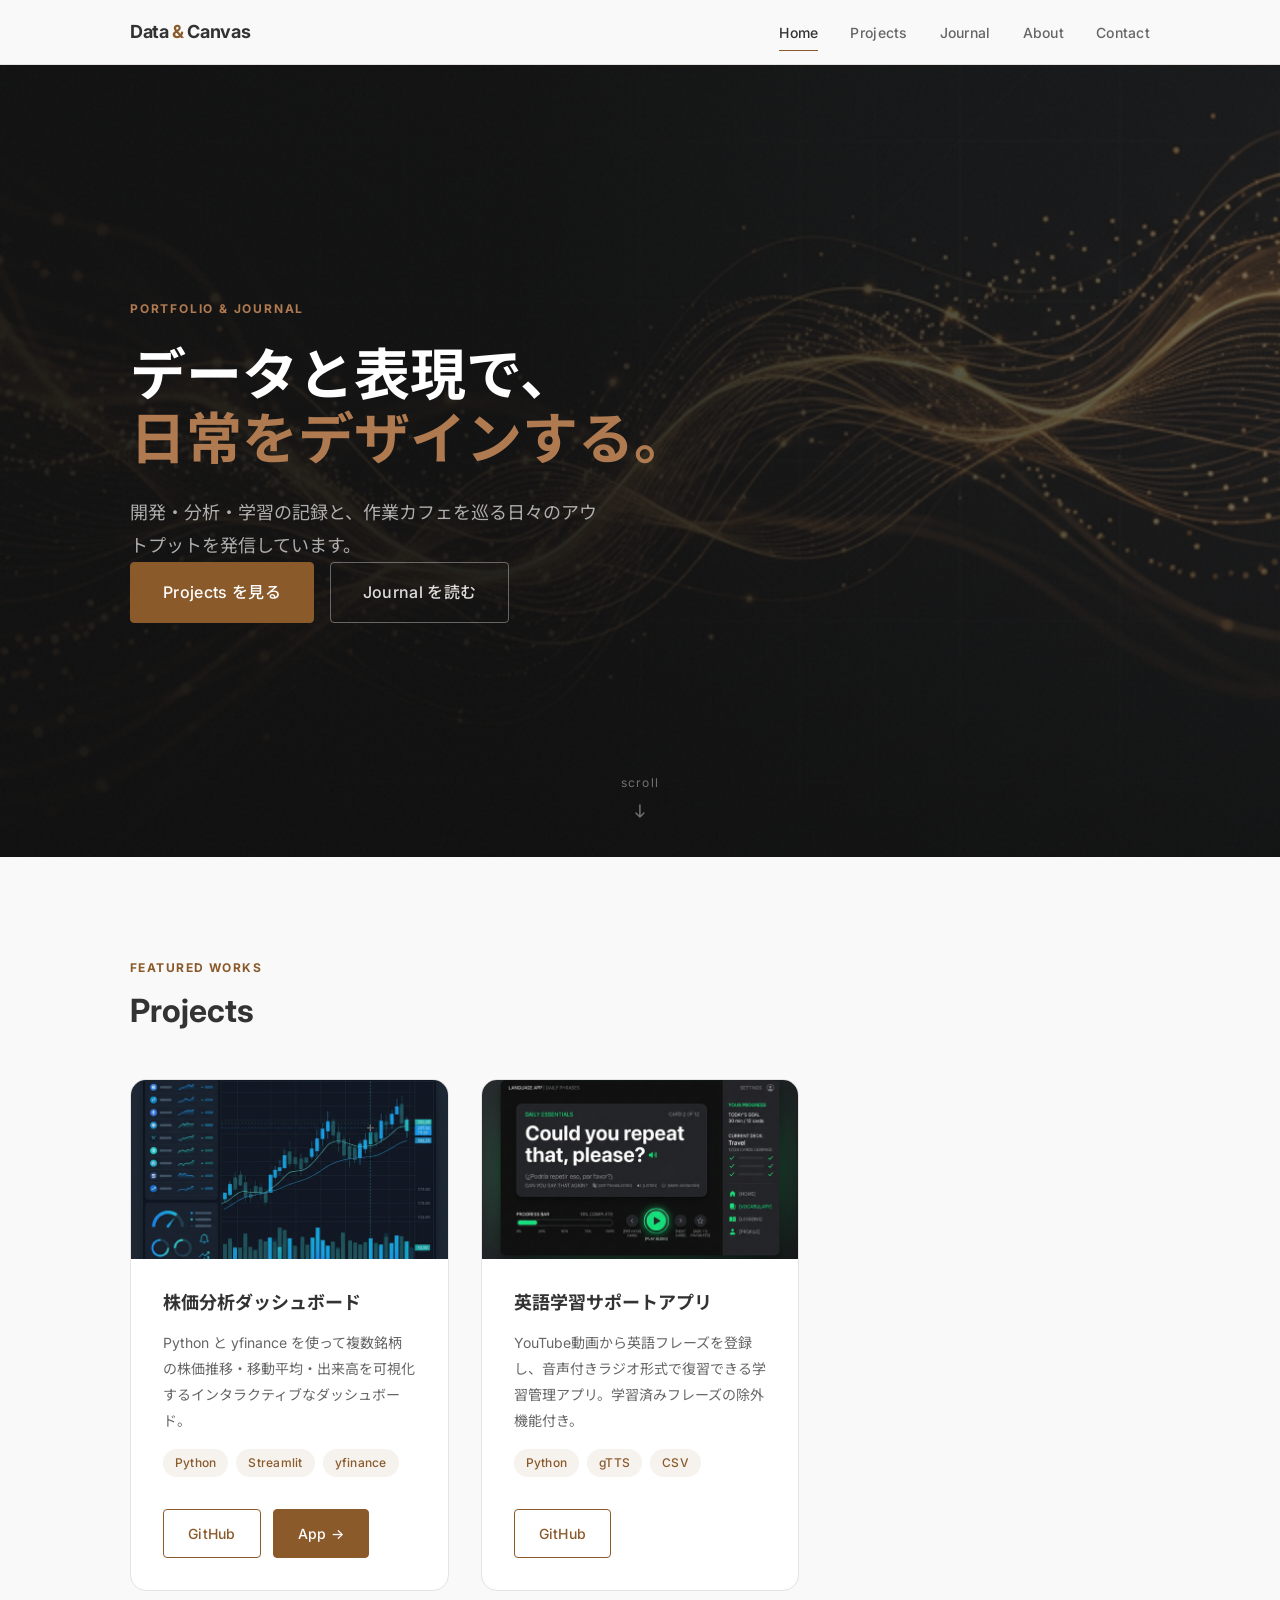
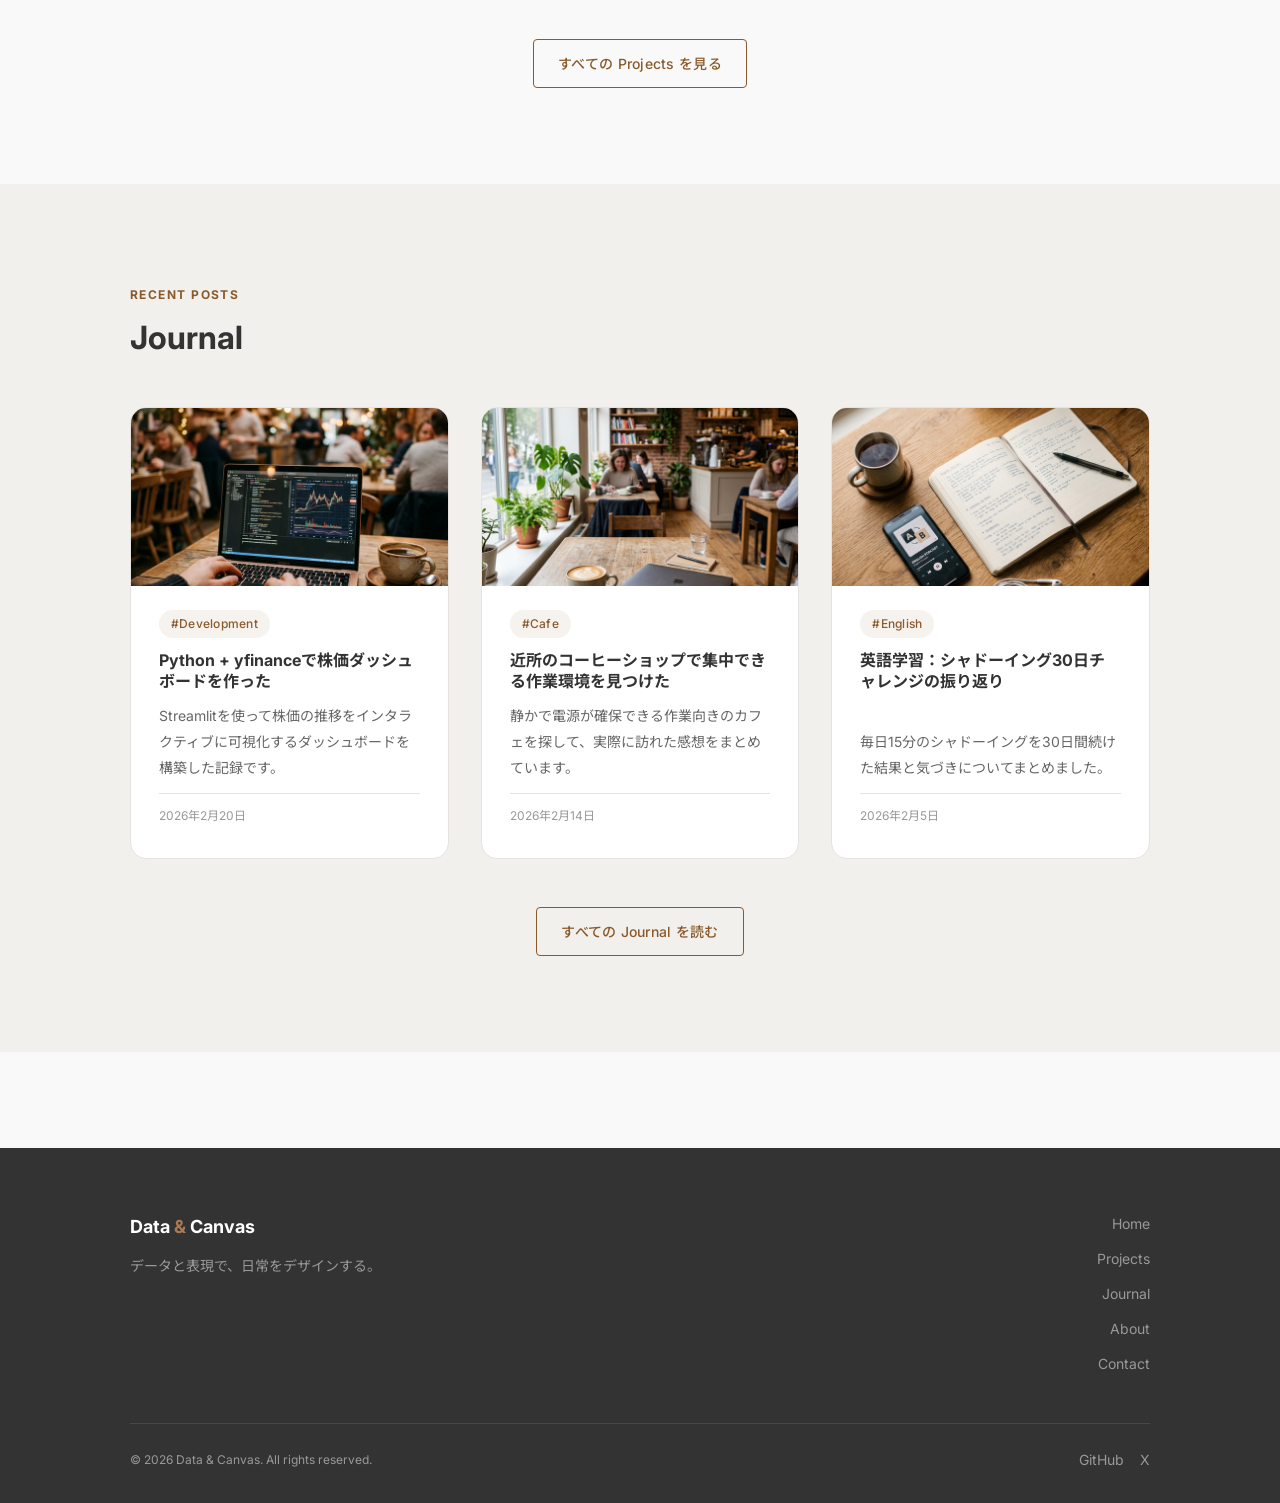
==== index.html @ 5d2b6632 "Initial commit: Data & Canvas portfolio site" ====
<!DOCTYPE html>
<html lang="ja">
<head>
  <meta charset="UTF-8">
  <meta name="viewport" content="width=device-width, initial-scale=1.0">
  <title>Data & Canvas — Portfolio & Journal</title>
  <meta name="description" content="開発・分析ツールのポートフォリオと日々の学習・ライフスタイルを発信するサイトです。">
  <meta property="og:title" content="Data & Canvas">
  <meta property="og:description" content="開発・分析ツールのポートフォリオと日々の学習・ライフスタイルを発信するサイトです。">
  <meta property="og:type" content="website">
  <link rel="stylesheet" href="css/variables.css">
  <link rel="stylesheet" href="css/base.css">
  <link rel="stylesheet" href="css/layout.css">
  <link rel="stylesheet" href="css/components.css">
  <link rel="stylesheet" href="css/pages/home.css">
</head>
<body>

  <!-- ===== Header ===== -->
  <header class="site-header">
    <div class="container">
      <a href="index.html" class="site-logo">Data <span>&</span> Canvas</a>
      <button class="nav-toggle" id="nav-toggle" aria-label="メニューを開く" aria-expanded="false">
        <span></span><span></span><span></span>
      </button>
      <nav aria-label="メインナビゲーション">
        <ul class="nav-list" id="nav-list">
          <li><a href="index.html">Home</a></li>
          <li><a href="projects.html">Projects</a></li>
          <li><a href="journal.html">Journal</a></li>
          <li><a href="about.html">About</a></li>
          <li><a href="contact.html">Contact</a></li>
        </ul>
      </nav>
    </div>
  </header>

  <!-- ===== Hero ===== -->
  <section class="hero" aria-label="ヒーロー">
    <div class="hero__bg"></div>
    <div class="hero__overlay"></div>
    <div class="hero__noise"></div>
    <div class="container">
      <p class="hero__eyebrow">Portfolio & Journal</p>
      <h1 class="hero__title">
        データと表現で、<br>
        <em>日常をデザインする。</em>
      </h1>
      <p class="hero__desc">
        開発・分析・学習の記録と、作業カフェを巡る日々のアウトプットを発信しています。
      </p>
      <div class="hero__actions">
        <a href="projects.html" class="btn btn-primary">Projects を見る</a>
        <a href="journal.html" class="btn btn-outline">Journal を読む</a>
      </div>
    </div>
    <div class="hero__scroll" aria-hidden="true">
      <span>scroll</span>
      <svg width="16" height="24" viewBox="0 0 16 24" fill="none">
        <path d="M8 4v12M4 12l4 4 4-4" stroke="currentColor" stroke-width="1.5" stroke-linecap="round" stroke-linejoin="round"/>
      </svg>
    </div>
  </section>

  <!-- ===== Projects Pickup ===== -->
  <section class="home-projects">
    <div class="container">
      <div class="section-heading fade-in">
        <span class="section-label">Featured Works</span>
        <h2 class="section-title">Projects</h2>
      </div>
      <div class="card-grid">
        <!-- Card 1 -->
        <article class="project-card fade-in">
          <img
            class="project-card__image"
            src="images/project_stocks.png"
            alt="株価分析ダッシュボード"
            loading="lazy"
          >
          <div class="project-card__body">
            <h3 class="project-card__title">株価分析ダッシュボード</h3>
            <p class="project-card__desc">Python と yfinance を使って複数銘柄の株価推移・移動平均・出来高を可視化するインタラクティブなダッシュボード。</p>
            <div class="project-card__tags">
              <span class="tag">Python</span>
              <span class="tag">Streamlit</span>
              <span class="tag">yfinance</span>
            </div>
            <div class="project-card__links">
              <a href="#" class="btn btn-outline" target="_blank" rel="noopener">GitHub</a>
              <a href="#" class="btn btn-primary" target="_blank" rel="noopener">App →</a>
            </div>
          </div>
        </article>
        <!-- Card 2 -->
        <article class="project-card fade-in">
          <img
            class="project-card__image"
            src="images/project_english.png"
            alt="英語学習サポートアプリ"
            loading="lazy"
          >
          <div class="project-card__body">
            <h3 class="project-card__title">英語学習サポートアプリ</h3>
            <p class="project-card__desc">YouTube動画から英語フレーズを登録し、音声付きラジオ形式で復習できる学習管理アプリ。学習済みフレーズの除外機能付き。</p>
            <div class="project-card__tags">
              <span class="tag">Python</span>
              <span class="tag">gTTS</span>
              <span class="tag">CSV</span>
            </div>
            <div class="project-card__links">
              <a href="#" class="btn btn-outline" target="_blank" rel="noopener">GitHub</a>
            </div>
          </div>
        </article>
      </div>
      <div class="section-more fade-in">
        <a href="projects.html" class="btn btn-outline">すべての Projects を見る</a>
      </div>
    </div>
  </section>

  <!-- ===== Journal Latest ===== -->
  <section class="home-journal">
    <div class="container">
      <div class="section-heading fade-in">
        <span class="section-label">Recent Posts</span>
        <h2 class="section-title">Journal</h2>
      </div>
      <div class="article-grid" id="home-article-grid"></div>
      <div class="section-more fade-in">
        <a href="journal.html" class="btn btn-outline">すべての Journal を読む</a>
      </div>
    </div>
  </section>

  <!-- ===== Footer ===== -->
  <footer class="site-footer">
    <div class="container">
      <div class="footer-inner">
        <div>
          <p class="footer-logo">Data <span>&</span> Canvas</p>
          <p class="footer-tagline">データと表現で、日常をデザインする。</p>
        </div>
        <nav class="footer-nav" aria-label="フッターナビゲーション">
          <a href="index.html">Home</a>
          <a href="projects.html">Projects</a>
          <a href="journal.html">Journal</a>
          <a href="about.html">About</a>
          <a href="contact.html">Contact</a>
        </nav>
      </div>
      <div class="footer-bottom">
        <p class="footer-copyright">© 2026 Data & Canvas. All rights reserved.</p>
        <div class="footer-sns">
          <a href="#" aria-label="GitHub" target="_blank" rel="noopener">GitHub</a>
          <a href="#" aria-label="X (Twitter)" target="_blank" rel="noopener">X</a>
        </div>
      </div>
    </div>
  </footer>

  <script src="js/journal.js"></script>
  <script src="js/nav.js"></script>
</body>
</html>
---- css/variables.css ----
/* ============================
   Design Tokens — Data & Canvas
   ============================ */

:root {
  /* --- Colors --- */
  --color-base:        #F9F9F9;
  --color-base-alt:    #F2F0ED;
  --color-main:        #333333;
  --color-sub:         #666666;
  --color-muted:       #999999;
  --color-accent:      #8B5A2B;
  --color-accent-dark: #6E471F;
  --color-accent-light:#B07A50;
  --color-white:       #FFFFFF;
  --color-border:      #E5E2DF;

  /* --- Typography --- */
  --font-sans:   'Inter', 'Noto Sans JP', sans-serif;
  --font-size-xs:   0.75rem;   /* 12px */
  --font-size-sm:   0.875rem;  /* 14px */
  --font-size-base: 1rem;      /* 16px */
  --font-size-md:   1.125rem;  /* 18px */
  --font-size-lg:   1.5rem;    /* 24px */
  --font-size-xl:   2rem;      /* 32px */
  --font-size-2xl:  2.75rem;   /* 44px */
  --font-size-3xl:  3.5rem;    /* 56px */
  --font-weight-normal: 400;
  --font-weight-medium: 500;
  --font-weight-bold:   700;
  --line-height-tight:  1.3;
  --line-height-normal: 1.65;
  --line-height-loose:  1.85;

  /* --- Spacing --- */
  --space-1:  0.25rem;
  --space-2:  0.5rem;
  --space-3:  0.75rem;
  --space-4:  1rem;
  --space-6:  1.5rem;
  --space-8:  2rem;
  --space-12: 3rem;
  --space-16: 4rem;
  --space-24: 6rem;
  --space-32: 8rem;

  /* --- Layout --- */
  --content-max-width: 1100px;
  --content-padding:   clamp(1.25rem, 5vw, 2.5rem);

  /* --- Border Radius --- */
  --radius-sm: 4px;
  --radius-md: 8px;
  --radius-lg: 16px;

  /* --- Shadows --- */
  --shadow-sm: 0 1px 4px rgba(0, 0, 0, 0.06);
  --shadow-md: 0 4px 16px rgba(0, 0, 0, 0.08);
  --shadow-lg: 0 8px 32px rgba(0, 0, 0, 0.10);
  --shadow-hover: 0 12px 40px rgba(0, 0, 0, 0.13);

  /* --- Transitions --- */
  --transition-fast:   150ms ease;
  --transition-normal: 250ms ease;
  --transition-slow:   400ms ease;
}
---- css/base.css ----
/* ============================
   Base & Reset — Data & Canvas
   ============================ */

@import url('https://fonts.googleapis.com/css2?family=Inter:wght@400;500;700&family=Noto+Sans+JP:wght@400;500;700&display=swap');

*, *::before, *::after {
  box-sizing: border-box;
  margin: 0;
  padding: 0;
}

html {
  font-size: 16px;
  scroll-behavior: smooth;
}

body {
  font-family: var(--font-sans);
  font-size: var(--font-size-base);
  font-weight: var(--font-weight-normal);
  line-height: var(--line-height-normal);
  color: var(--color-main);
  background-color: var(--color-base);
  -webkit-font-smoothing: antialiased;
  -moz-osx-font-smoothing: grayscale;
}

/* --- Headings --- */
h1, h2, h3, h4, h5, h6 {
  font-weight: var(--font-weight-bold);
  line-height: var(--line-height-tight);
  color: var(--color-main);
}

h1 { font-size: var(--font-size-2xl); }
h2 { font-size: var(--font-size-xl); }
h3 { font-size: var(--font-size-lg); }
h4 { font-size: var(--font-size-md); }

/* --- Links --- */
a {
  color: inherit;
  text-decoration: none;
  transition: color var(--transition-fast);
}

a:hover {
  color: var(--color-accent);
}

/* --- Images --- */
img {
  display: block;
  max-width: 100%;
  height: auto;
}

/* --- Lists --- */
ul, ol {
  list-style: none;
}

/* --- Buttons --- */
button {
  font-family: var(--font-sans);
  cursor: pointer;
  border: none;
  background: none;
}

/* --- Input / Textarea --- */
input, textarea, select {
  font-family: var(--font-sans);
  font-size: var(--font-size-base);
}

/* --- Section spacing --- */
section {
  padding: var(--space-24) 0;
}

/* --- Utility: visually hidden --- */
.sr-only {
  position: absolute;
  width: 1px;
  height: 1px;
  padding: 0;
  margin: -1px;
  overflow: hidden;
  clip: rect(0, 0, 0, 0);
  white-space: nowrap;
  border: 0;
}

/* --- Fade-in animation (for JS trigger) --- */
.fade-in {
  opacity: 0;
  transform: translateY(20px);
  transition: opacity var(--transition-slow), transform var(--transition-slow);
}

.fade-in.visible {
  opacity: 1;
  transform: translateY(0);
}
---- css/layout.css ----
/* ============================
   Layout — Data & Canvas
   ============================ */

/* --- Container --- */
.container {
  width: 100%;
  max-width: var(--content-max-width);
  margin-inline: auto;
  padding-inline: var(--content-padding);
}

/* ============================
   Header & Navigation
   ============================ */
.site-header {
  position: sticky;
  top: 0;
  z-index: 100;
  background-color: rgba(249, 249, 249, 0.92);
  backdrop-filter: blur(8px);
  -webkit-backdrop-filter: blur(8px);
  border-bottom: 1px solid var(--color-border);
}

.site-header .container {
  display: flex;
  align-items: center;
  justify-content: space-between;
  height: 64px;
}

/* Logo */
.site-logo {
  font-size: var(--font-size-md);
  font-weight: var(--font-weight-bold);
  color: var(--color-main);
  letter-spacing: -0.02em;
}

.site-logo span {
  color: var(--color-accent);
}

/* Nav links */
.nav-list {
  display: flex;
  align-items: center;
  gap: var(--space-8);
}

.nav-list a {
  font-size: var(--font-size-sm);
  font-weight: var(--font-weight-medium);
  color: var(--color-sub);
  letter-spacing: 0.02em;
  padding: var(--space-2) 0;
  position: relative;
}

.nav-list a::after {
  content: '';
  position: absolute;
  bottom: -2px;
  left: 0;
  width: 0;
  height: 1px;
  background-color: var(--color-accent);
  transition: width var(--transition-normal);
}

.nav-list a:hover,
.nav-list a.active {
  color: var(--color-main);
}

.nav-list a:hover::after,
.nav-list a.active::after {
  width: 100%;
}

/* Hamburger (Mobile) */
.nav-toggle {
  display: none;
  flex-direction: column;
  justify-content: center;
  gap: 5px;
  width: 28px;
  height: 28px;
  cursor: pointer;
  background: none;
  border: none;
  padding: 0;
}

.nav-toggle span {
  display: block;
  width: 100%;
  height: 1.5px;
  background-color: var(--color-main);
  transition: transform var(--transition-normal), opacity var(--transition-normal);
}

.nav-toggle.open span:nth-child(1) { transform: translateY(6.5px) rotate(45deg); }
.nav-toggle.open span:nth-child(2) { opacity: 0; }
.nav-toggle.open span:nth-child(3) { transform: translateY(-6.5px) rotate(-45deg); }

/* ============================
   Footer
   ============================ */
.site-footer {
  background-color: var(--color-main);
  color: var(--color-white);
  padding: var(--space-16) 0 var(--space-8);
  margin-top: var(--space-24);
}

.footer-inner {
  display: grid;
  grid-template-columns: 1fr auto;
  gap: var(--space-8);
  align-items: start;
  margin-bottom: var(--space-12);
}

.footer-logo {
  font-size: var(--font-size-md);
  font-weight: var(--font-weight-bold);
  color: var(--color-white);
  margin-bottom: var(--space-3);
}

.footer-logo span {
  color: var(--color-accent-light);
}

.footer-tagline {
  font-size: var(--font-size-sm);
  color: var(--color-muted);
}

.footer-nav {
  display: flex;
  flex-direction: column;
  gap: var(--space-3);
  text-align: right;
}

.footer-nav a {
  font-size: var(--font-size-sm);
  color: var(--color-muted);
  transition: color var(--transition-fast);
}

.footer-nav a:hover {
  color: var(--color-white);
}

.footer-bottom {
  border-top: 1px solid rgba(255,255,255,0.1);
  padding-top: var(--space-6);
  display: flex;
  align-items: center;
  justify-content: space-between;
}

.footer-copyright {
  font-size: var(--font-size-xs);
  color: var(--color-muted);
}

.footer-sns {
  display: flex;
  gap: var(--space-4);
}

.footer-sns a {
  font-size: var(--font-size-sm);
  color: var(--color-muted);
  transition: color var(--transition-fast);
}

.footer-sns a:hover {
  color: var(--color-white);
}

/* ============================
   Section Heading
   ============================ */
.section-heading {
  margin-bottom: var(--space-12);
}

.section-label {
  display: inline-block;
  font-size: var(--font-size-xs);
  font-weight: var(--font-weight-bold);
  letter-spacing: 0.12em;
  text-transform: uppercase;
  color: var(--color-accent);
  margin-bottom: var(--space-3);
}

.section-title {
  font-size: var(--font-size-xl);
  color: var(--color-main);
}

/* ============================
   Responsive
   ============================ */
@media (max-width: 768px) {
  .nav-toggle {
    display: flex;
  }

  .nav-list {
    position: fixed;
    top: 64px;
    left: 0;
    right: 0;
    background-color: var(--color-base);
    border-bottom: 1px solid var(--color-border);
    flex-direction: column;
    gap: 0;
    padding: var(--space-4) 0;
    transform: translateY(-110%);
    transition: transform var(--transition-normal);
  }

  .nav-list.open {
    transform: translateY(0);
  }

  .nav-list a {
    padding: var(--space-4) var(--content-padding);
    width: 100%;
    font-size: var(--font-size-base);
  }

  .footer-inner {
    grid-template-columns: 1fr;
  }

  .footer-nav {
    text-align: left;
    flex-direction: row;
    flex-wrap: wrap;
    gap: var(--space-4);
  }

  .footer-bottom {
    flex-direction: column;
    gap: var(--space-4);
    text-align: center;
  }
}
---- css/components.css ----
/* ============================
   Components — Data & Canvas
   ============================ */

/* ============================
   Button
   ============================ */
.btn {
  display: inline-flex;
  align-items: center;
  gap: var(--space-2);
  padding: var(--space-3) var(--space-6);
  font-size: var(--font-size-sm);
  font-weight: var(--font-weight-medium);
  border-radius: var(--radius-sm);
  transition: background-color var(--transition-normal),
              color var(--transition-normal),
              transform var(--transition-fast),
              box-shadow var(--transition-normal);
  cursor: pointer;
  letter-spacing: 0.02em;
}

.btn:hover {
  transform: translateY(-1px);
}

.btn:active {
  transform: translateY(0);
}

.btn-primary {
  background-color: var(--color-accent);
  color: var(--color-white);
  border: 1.5px solid var(--color-accent);
}

.btn-primary:hover {
  background-color: var(--color-accent-dark);
  border-color: var(--color-accent-dark);
  color: var(--color-white);
  box-shadow: var(--shadow-md);
}

.btn-outline {
  background-color: transparent;
  color: var(--color-accent);
  border: 1.5px solid var(--color-accent);
}

.btn-outline:hover {
  background-color: var(--color-accent);
  color: var(--color-white);
  box-shadow: var(--shadow-md);
}

/* ============================
   Tag / Badge
   ============================ */
.tag {
  display: inline-flex;
  align-items: center;
  padding: var(--space-1) var(--space-3);
  font-size: var(--font-size-xs);
  font-weight: var(--font-weight-medium);
  color: var(--color-accent);
  background-color: rgba(139, 90, 43, 0.08);
  border-radius: 100px;
  letter-spacing: 0.02em;
  transition: background-color var(--transition-fast), color var(--transition-fast);
  cursor: default;
}

.tag.clickable {
  cursor: pointer;
}

.tag.clickable:hover,
.tag.active {
  background-color: var(--color-accent);
  color: var(--color-white);
}

/* ============================
   Project Card
   ============================ */
.card-grid {
  display: grid;
  grid-template-columns: repeat(auto-fill, minmax(300px, 1fr));
  gap: var(--space-8);
}

.project-card {
  background-color: var(--color-white);
  border: 1px solid var(--color-border);
  border-radius: var(--radius-lg);
  overflow: hidden;
  display: flex;
  flex-direction: column;
  transition: transform var(--transition-normal), box-shadow var(--transition-normal);
}

.project-card:hover {
  transform: translateY(-6px);
  box-shadow: var(--shadow-hover);
}

.project-card__image {
  aspect-ratio: 16 / 9;
  object-fit: cover;
  width: 100%;
  background-color: var(--color-base-alt);
}

.project-card__body {
  padding: var(--space-8);
  display: flex;
  flex-direction: column;
  gap: var(--space-4);
  flex: 1;
}

.project-card__title {
  font-size: var(--font-size-md);
  font-weight: var(--font-weight-bold);
}

.project-card__desc {
  font-size: var(--font-size-sm);
  color: var(--color-sub);
  line-height: var(--line-height-loose);
  flex: 1;
}

.project-card__tags {
  display: flex;
  flex-wrap: wrap;
  gap: var(--space-2);
}

.project-card__links {
  display: flex;
  gap: var(--space-3);
  margin-top: auto;
  padding-top: var(--space-4);
}

/* ============================
   Journal / Article Card
   ============================ */
.article-grid {
  display: grid;
  grid-template-columns: repeat(auto-fill, minmax(280px, 1fr));
  gap: var(--space-8);
}

.article-card {
  background-color: var(--color-white);
  border: 1px solid var(--color-border);
  border-radius: var(--radius-lg);
  overflow: hidden;
  display: flex;
  flex-direction: column;
  transition: transform var(--transition-normal), box-shadow var(--transition-normal);
  cursor: pointer;
}

.article-card:hover {
  transform: translateY(-5px);
  box-shadow: var(--shadow-hover);
}

.article-card__image {
  aspect-ratio: 16 / 9;
  object-fit: cover;
  width: 100%;
  background-color: var(--color-base-alt);
}

.article-card__body {
  padding: var(--space-6) var(--space-7, 1.75rem) var(--space-8);
  display: flex;
  flex-direction: column;
  gap: var(--space-3);
  flex: 1;
}

.article-card__meta {
  display: flex;
  align-items: center;
  gap: var(--space-3);
  font-size: var(--font-size-xs);
  color: var(--color-muted);
  margin-top: auto;
  padding-top: var(--space-3);
  border-top: 1px solid var(--color-border);
}

.article-card__date::before {
  content: '';
}

.article-card__tags {
  display: flex;
  flex-wrap: wrap;
  gap: var(--space-2);
}

.article-card__title {
  font-size: var(--font-size-base);
  font-weight: var(--font-weight-bold);
  line-height: var(--line-height-tight);
  flex: 1;
}

.article-card__excerpt {
  font-size: var(--font-size-sm);
  color: var(--color-sub);
  line-height: var(--line-height-loose);
}

/* ============================
   Skill List (About)
   ============================ */
.skill-grid {
  display: grid;
  grid-template-columns: repeat(auto-fill, minmax(220px, 1fr));
  gap: var(--space-4);
}

.skill-item {
  background-color: var(--color-white);
  border: 1px solid var(--color-border);
  border-radius: var(--radius-md);
  padding: var(--space-4) var(--space-6);
  font-size: var(--font-size-sm);
  font-weight: var(--font-weight-medium);
  display: flex;
  align-items: center;
  gap: var(--space-3);
}

.skill-item::before {
  content: '';
  display: block;
  width: 6px;
  height: 6px;
  border-radius: 50%;
  background-color: var(--color-accent);
  flex-shrink: 0;
}

/* ============================
   Form (Contact)
   ============================ */
.form-group {
  display: flex;
  flex-direction: column;
  gap: var(--space-2);
  margin-bottom: var(--space-6);
}

.form-label {
  font-size: var(--font-size-sm);
  font-weight: var(--font-weight-medium);
  color: var(--color-main);
}

.form-label .required {
  color: var(--color-accent);
  margin-left: var(--space-1);
}

.form-input,
.form-textarea {
  width: 100%;
  padding: var(--space-3) var(--space-4);
  border: 1.5px solid var(--color-border);
  border-radius: var(--radius-md);
  background-color: var(--color-white);
  color: var(--color-main);
  font-size: var(--font-size-base);
  transition: border-color var(--transition-fast), box-shadow var(--transition-fast);
  outline: none;
  appearance: none;
}

.form-input:focus,
.form-textarea:focus {
  border-color: var(--color-accent);
  box-shadow: 0 0 0 3px rgba(139, 90, 43, 0.12);
}

.form-textarea {
  min-height: 160px;
  resize: vertical;
  line-height: var(--line-height-loose);
}

/* ============================
   Success Message (Contact)
   ============================ */
.form-success {
  display: none;
  background-color: rgba(139, 90, 43, 0.08);
  border: 1px solid var(--color-accent);
  border-radius: var(--radius-md);
  padding: var(--space-6);
  text-align: center;
  color: var(--color-accent);
  font-weight: var(--font-weight-medium);
  margin-top: var(--space-6);
}

.form-success.show {
  display: block;
}

/* ============================
   Responsive
   ============================ */
@media (max-width: 768px) {
  .card-grid,
  .article-grid {
    grid-template-columns: 1fr;
  }
}

@media (max-width: 480px) {
  .skill-grid {
    grid-template-columns: 1fr 1fr;
  }
}
---- css/pages/home.css ----
/* ============================
   Home Page — Data & Canvas
   ============================ */

/* --- Hero --- */
.hero {
  position: relative;
  min-height: 88vh;
  display: flex;
  align-items: center;
  overflow: hidden;
  background-color: var(--color-main);
}

.hero__bg {
  position: absolute;
  inset: 0;
  background-image: url('../../images/hero_bg.png');
  background-size: cover;
  background-position: center;
  opacity: 0.55;
  z-index: 0;
}

.hero__overlay {
  position: absolute;
  inset: 0;
  background:
    linear-gradient(to right, rgba(15,15,15,0.85) 40%, rgba(15,15,15,0.3) 100%),
    linear-gradient(to top, rgba(15,15,15,0.6) 0%, transparent 50%);
  z-index: 0;
}

.hero__noise {
  position: absolute;
  inset: 0;
  background-image: url("data:image/svg+xml,%3Csvg viewBox='0 0 256 256' xmlns='http://www.w3.org/2000/svg'%3E%3Cfilter id='noise'%3E%3CfeTurbulence type='fractalNoise' baseFrequency='0.85' numOctaves='4' stitchTiles='stitch'/%3E%3C/filter%3E%3Crect width='100%25' height='100%25' filter='url(%23noise)' opacity='0.04'/%3E%3C/svg%3E");
  opacity: 0.5;
  z-index: 0;
}

.hero .container {
  position: relative;
  z-index: 1;
  padding-top: var(--space-16);
  padding-bottom: var(--space-16);
}

.hero__eyebrow {
  font-size: var(--font-size-xs);
  font-weight: var(--font-weight-bold);
  letter-spacing: 0.15em;
  text-transform: uppercase;
  color: var(--color-accent-light);
  margin-bottom: var(--space-6);
}

.hero__title {
  font-size: clamp(2.25rem, 6vw, var(--font-size-3xl));
  font-weight: var(--font-weight-bold);
  color: var(--color-white);
  line-height: 1.15;
  max-width: 680px;
  margin-bottom: var(--space-6);
}

.hero__title em {
  font-style: normal;
  color: var(--color-accent-light);
}

.hero__desc {
  font-size: var(--font-size-md);
  color: rgba(255, 255, 255, 0.65);
  max-width: 480px;
  line-height: var(--line-height-loose);
  margin-bottom: var(--space-10);
}

.hero__actions {
  display: flex;
  gap: var(--space-4);
  flex-wrap: wrap;
}

.hero .btn-primary {
  background-color: var(--color-accent);
  border-color: var(--color-accent);
  color: var(--color-white);
  padding: var(--space-4) var(--space-8);
  font-size: var(--font-size-base);
}

.hero .btn-outline {
  border-color: rgba(255,255,255,0.35);
  color: rgba(255,255,255,0.85);
  padding: var(--space-4) var(--space-8);
  font-size: var(--font-size-base);
}

.hero .btn-outline:hover {
  background-color: rgba(255,255,255,0.1);
  color: var(--color-white);
}

.hero__scroll {
  position: absolute;
  bottom: var(--space-8);
  left: 50%;
  transform: translateX(-50%);
  z-index: 1;
  display: flex;
  flex-direction: column;
  align-items: center;
  gap: var(--space-2);
  color: rgba(255,255,255,0.4);
  font-size: var(--font-size-xs);
  letter-spacing: 0.1em;
  animation: scrollBounce 2s ease-in-out infinite;
}

@keyframes scrollBounce {
  0%, 100% { transform: translateX(-50%) translateY(0); }
  50% { transform: translateX(-50%) translateY(6px); }
}

/* --- Home Pickup: Projects --- */
.home-projects {
  background-color: var(--color-base);
}

/* --- Home Pickup: Journal --- */
.home-journal {
  background-color: var(--color-base-alt);
}

.section-more {
  text-align: center;
  margin-top: var(--space-12);
}

@media (max-width: 600px) {
  .hero__title { font-size: 2rem; }
  .hero__actions { flex-direction: column; }
  .hero .btn-primary,
  .hero .btn-outline { width: 100%; justify-content: center; }
}
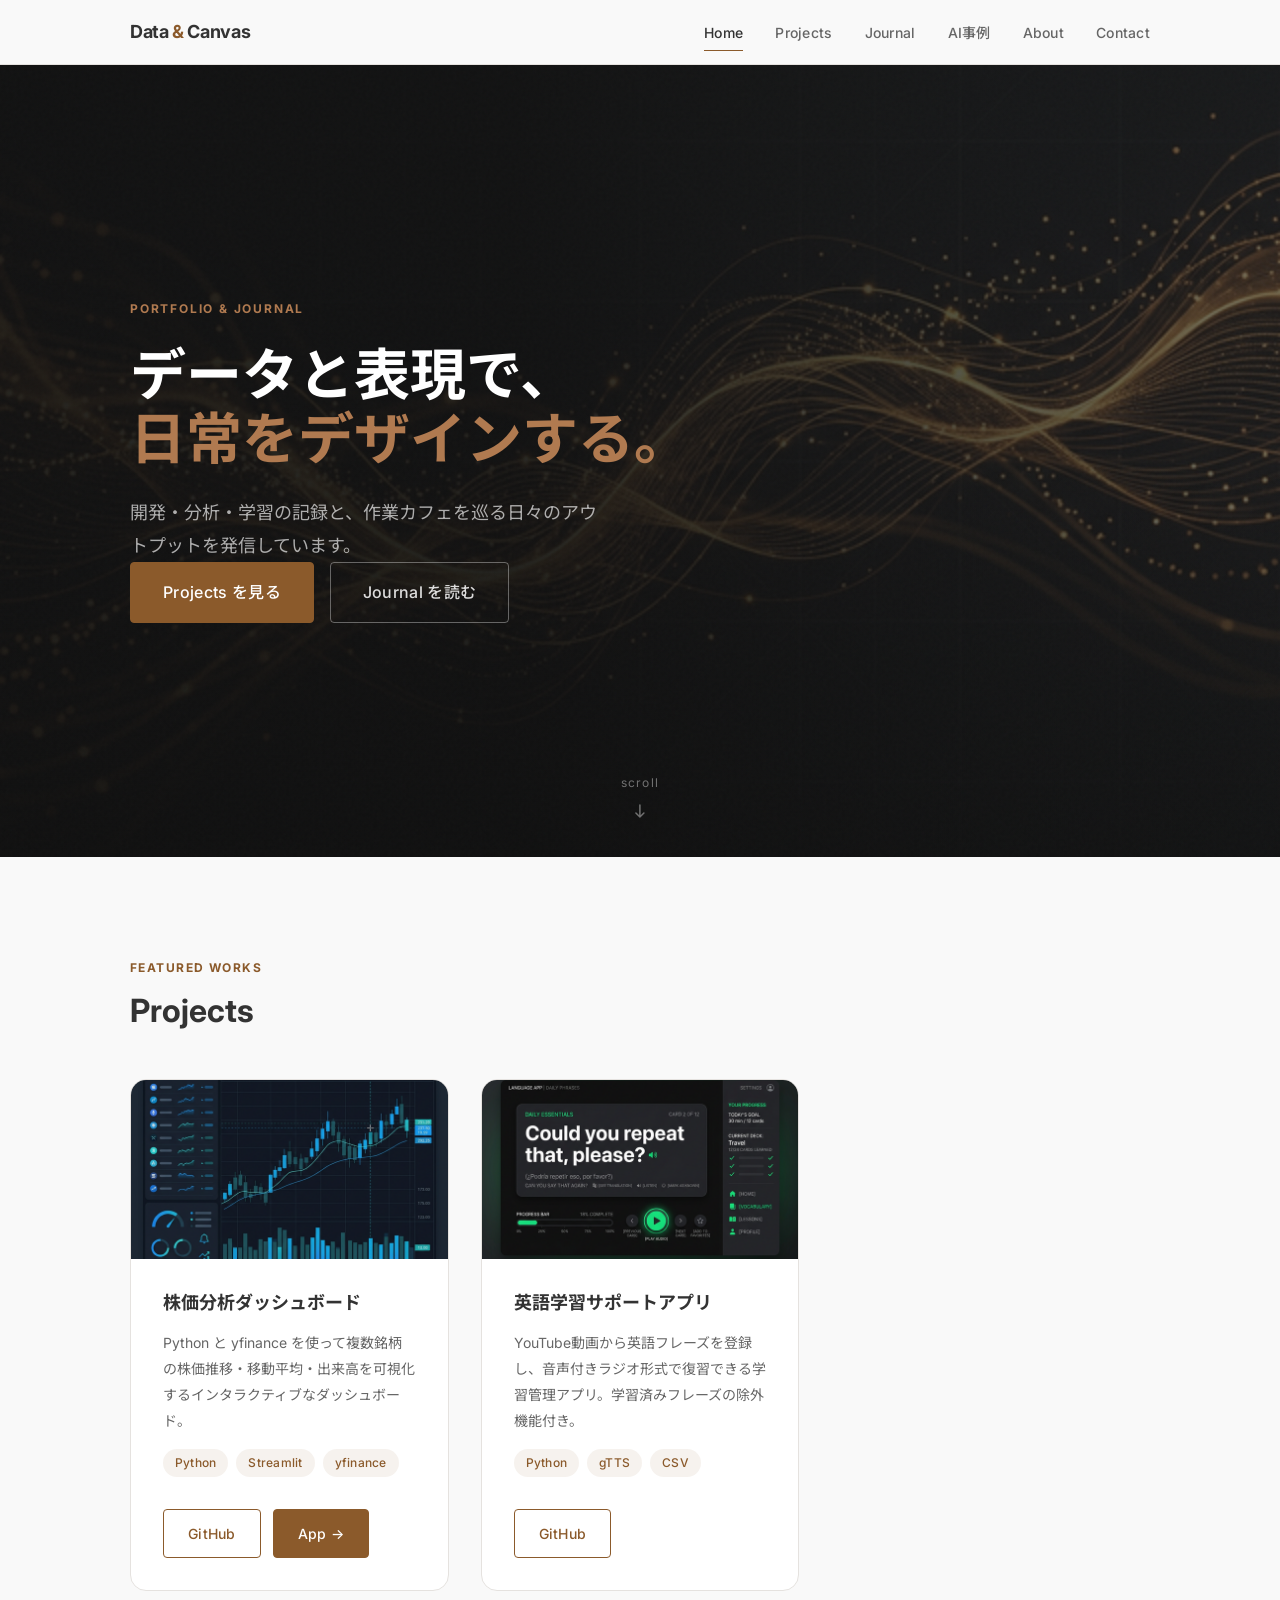
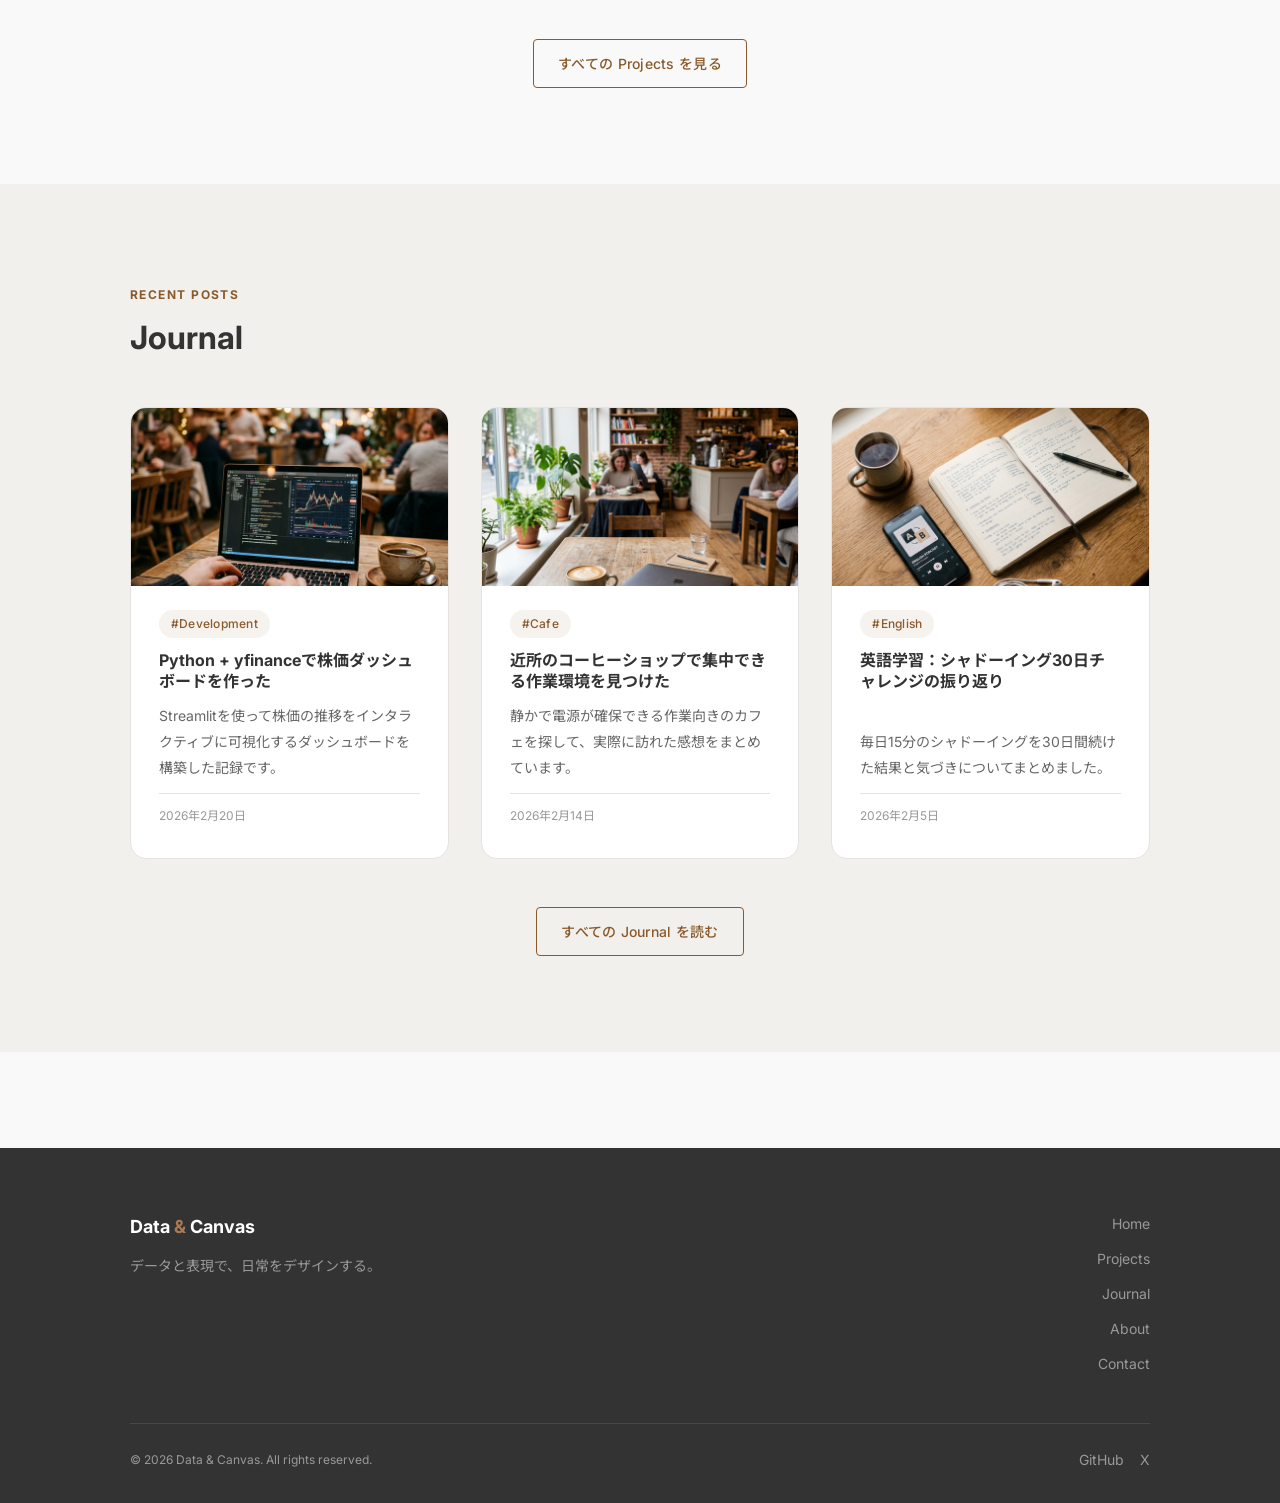
==== commit 853197e1: "Add AI事例 nav link to all pages Co-Authored-By: Claude Sonnet 4.6 <noreply@anthropic.com>" ====
--- a/index.html
+++ b/index.html
@@ -28,6 +28,7 @@
           <li><a href="index.html">Home</a></li>
           <li><a href="projects.html">Projects</a></li>
           <li><a href="journal.html">Journal</a></li>
+          <li><a href="ai-examples.html">AI事例</a></li>
           <li><a href="about.html">About</a></li>
           <li><a href="contact.html">Contact</a></li>
         </ul>
--- a/css/layout.css
+++ b/css/layout.css
@@ -215,27 +215,38 @@
   }
 
   .nav-list {
+    display: none;
     position: fixed;
     top: 64px;
     left: 0;
     right: 0;
+    z-index: 99;
     background-color: var(--color-base);
     border-bottom: 1px solid var(--color-border);
     flex-direction: column;
     gap: 0;
     padding: var(--space-4) 0;
-    transform: translateY(-110%);
-    transition: transform var(--transition-normal);
+    box-shadow: 0 4px 12px rgba(0, 0, 0, 0.08);
   }
 
   .nav-list.open {
-    transform: translateY(0);
+    display: flex;
   }
 
   .nav-list a {
     padding: var(--space-4) var(--content-padding);
     width: 100%;
     font-size: var(--font-size-base);
+    text-align: center;
+  }
+
+  .nav-list a::after {
+    display: none;
+  }
+
+  .nav-list a.active {
+    font-weight: var(--font-weight-bold);
+    color: var(--color-accent);
   }
 
   .footer-inner {
--- a/css/components.css
+++ b/css/components.css
@@ -317,6 +317,59 @@
 }
 
 /* ============================
+   AI Badge (Case Cards)
+   ============================ */
+.case-ai-badge {
+  display: inline-flex;
+  align-items: center;
+  padding: var(--space-1) var(--space-3);
+  font-size: var(--font-size-xs);
+  font-weight: var(--font-weight-medium);
+  color: var(--color-white);
+  background-color: var(--color-main);
+  border-radius: 100px;
+  letter-spacing: 0.02em;
+  white-space: nowrap;
+}
+
+/* ============================
+   Status Badge (Case Cards)
+   ============================ */
+.case-status {
+  display: inline-flex;
+  align-items: center;
+  gap: var(--space-2);
+  font-size: var(--font-size-xs);
+  font-weight: var(--font-weight-medium);
+}
+
+.case-status::before {
+  content: '';
+  display: block;
+  width: 6px;
+  height: 6px;
+  border-radius: 50%;
+  background-color: currentColor;
+  flex-shrink: 0;
+}
+
+.case-status--live {
+  color: #3d7a56;
+}
+
+.case-status--active {
+  color: var(--color-accent);
+}
+
+.case-status--done {
+  color: var(--color-muted);
+}
+
+.case-status--wip {
+  color: #a0622a;
+}
+
+/* ============================
    Responsive
    ============================ */
 @media (max-width: 768px) {
